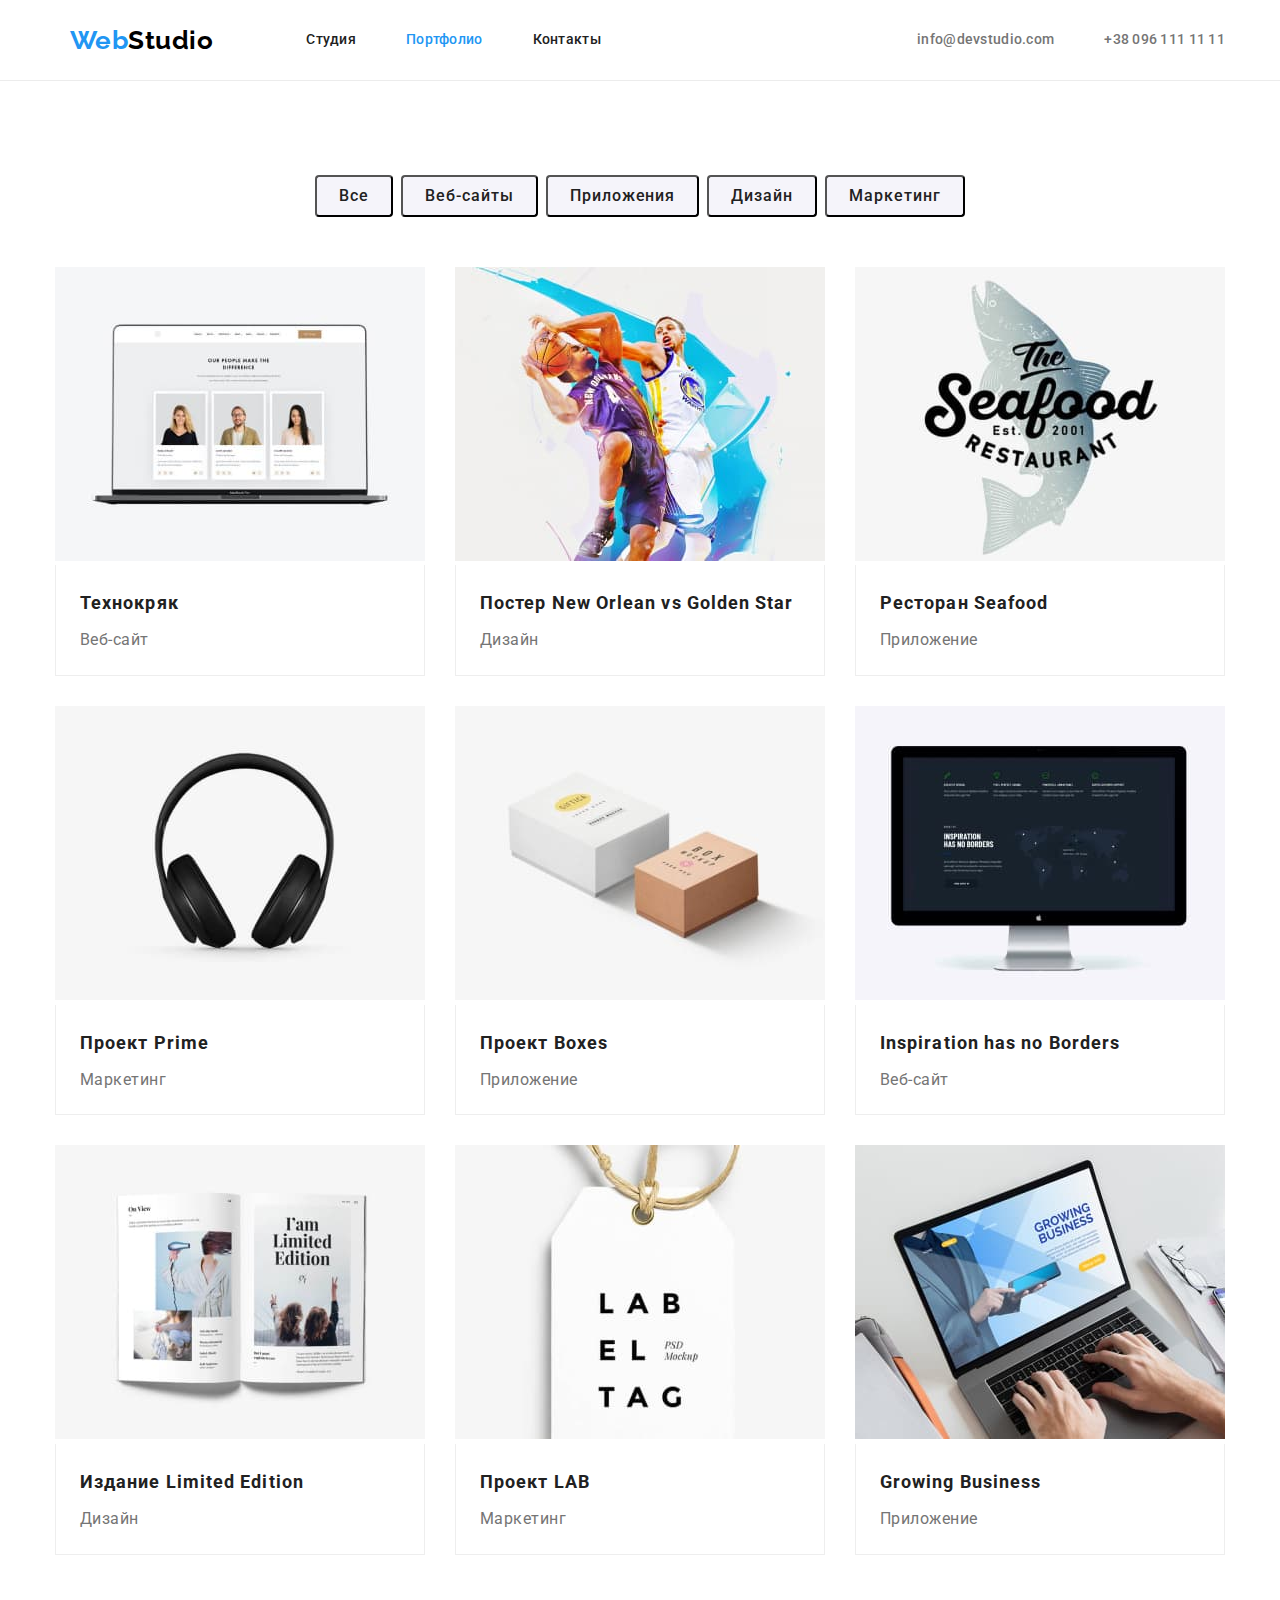
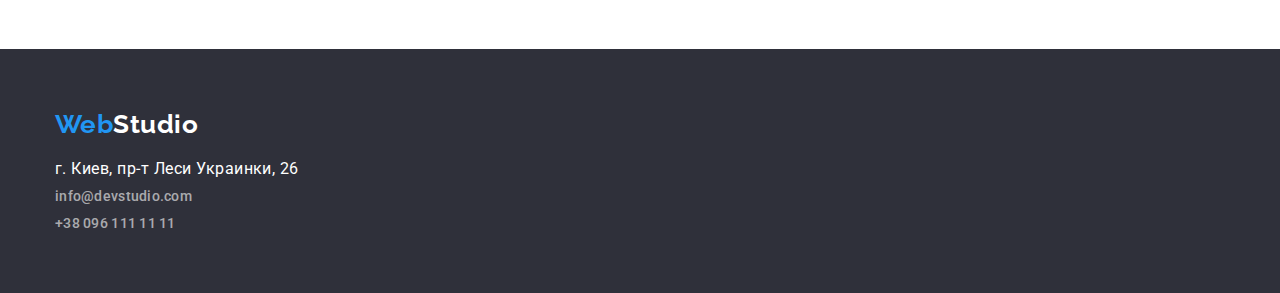
==== portfolio.html @ 0b479ef5 "added main" ====
<!DOCTYPE html>
<html lang="ru">
  <head>
    <meta charset="UTF-8" />
    <meta http-equiv="X-UA-Compatible" content="IE=edge" />
    <meta name="viewport" content="width=device-width, initial-scale=1.0" />
    <title>Portfolio</title>
    <link
      href="https://fonts.googleapis.com/css2?family=Raleway:wght@700&family=Roboto:wght@400;500;700;900&display=swap"
      rel="stylesheet"
    />
    <link
      rel="stylesheet"
      href="https://cdnjs.cloudflare.com/ajax/libs/modern-normalize/1.0.0/modern-normalize.min.css"
    />
    <link rel="stylesheet" href="./css/styles.css" />
  </head>
  <body>
    <header>
      <div class="header-line">
        <div class="page-header container">
          <!--main navigation-->
          <nav class="container main-nav">
            <a class="logo" href="./index.html"
              ><span class="logo-first">Web</span
              ><span class="logo-second-header">Studio</span></a
            >
            <ul class="site-nav list">
              <li class="item"><a href="./index.html">Студия</a></li>
              <li class="item"><a class="link current">Портфолио</a></li>
              <li class="item"><a href="">Контакты</a></li>
            </ul>
          </nav>
          <!--contact information-->
          <ul class="container contacts list">
            <li class="contact-info">
              <a href="mailto:info@devstudio.com">info@devstudio.com</a>
            </li>
            <li class="contact-info">
              <a href="tel:+380961111111">+38 096 111 11 11</a>
            </li>
          </ul>
        </div>
      </div>
    </header>
    <main>
      <div class="main">
        <!--filter-->
        <section class="section">
          <div class="portfolio container">
            <h2 class="section-title visually-hidden">Фильтр</h2>
            <ul class="filter list">
              <li class="list-title">
                <button type="button" class="button filter">Все</button>
              </li>
              <li class="list-title">
                <button type="button" class="button filter">Веб-сайты</button>
              </li>
              <li class="list-title">
                <button type="button" class="button filter">Приложения</button>
              </li>
              <li class="list-title">
                <button type="button" class="button filter">Дизайн</button>
              </li>
              <li class="list-title">
                <button type="button" class="button filter">Маркетинг</button>
              </li>
            </ul>
            <!--portfolio item-->
            <h2 class="section-title visually-hidden">Портфолио</h2>
            <ul class="portfolio list">
              <li class="portfolio-item">
                <img
                  src="./images/portfolio/img.jpg"
                  alt="фото веб-сайта"
                  width="370"
                />
                <div class="box">
                  <h3 class="list-title-portfolio">Технокряк</h3>
                  <p class="portfolio-about">Веб-сайт</p>
                </div>
              </li>
              <li class="portfolio-item">
                <img
                  src="./images/portfolio/img-2.jpg"
                  alt="два баскетболиста"
                  width="370"
                />
                <div class="box">
                  <h3 class="list-title-portfolio">
                    Постер New Orlean vs Golden Star
                  </h3>
                  <p class="portfolio-about">Дизайн</p>
                </div>
              </li>
              <li class="portfolio-item">
                <img
                  src="./images/portfolio/img-3.jpg"
                  alt="логотип ресторана"
                  width="370"
                />
                <div class="box">
                  <h3 class="list-title-portfolio">Ресторан Seafood</h3>
                  <p class="portfolio-about">Приложение</p>
                </div>
              </li>
              <li class="portfolio-item">
                <img
                  src="./images/portfolio/img-4.jpg"
                  alt="наушники"
                  width="370"
                />
                <div class="box">
                  <h3 class="list-title-portfolio">Проект Prime</h3>
                  <p class="portfolio-about">Маркетинг</p>
                </div>
              </li>
              <li class="portfolio-item">
                <img
                  src="./images/portfolio/img-5.jpg"
                  alt="две коробки"
                  width="370"
                />
                <div class="box">
                  <h3 class="list-title-portfolio">Проект Boxes</h3>
                  <p class="portfolio-about">Приложение</p>
                </div>
              </li>
              <li class="portfolio-item">
                <img
                  src="./images/portfolio/img-6.jpg"
                  alt="монитор"
                  width="370"
                />
                <div class="box">
                  <h3 class="list-title-portfolio">
                    Inspiration has no Borders
                  </h3>
                  <p class="portfolio-about">Веб-сайт</p>
                </div>
              </li>
              <li class="portfolio-item">
                <img
                  src="./images/portfolio/img-7.jpg"
                  alt="рзворот книги"
                  width="370"
                />
                <div class="box">
                  <h3 class="list-title-portfolio">Издание Limited Edition</h3>
                  <p class="portfolio-about">Дизайн</p>
                </div>
              </li>
              <li class="portfolio-item">
                <img
                  src="./images/portfolio/img-8.jpg"
                  alt="лейбл"
                  width="370"
                />
                <div class="box">
                  <h3 class="list-title-portfolio">Проект LAB</h3>
                  <p class="portfolio-about">Маркетинг</p>
                </div>
              </li>
              <li class="portfolio-item">
                <img
                  src="./images/portfolio/img-9.jpg"
                  alt="человек, работающий за ноутбуком"
                  width="370"
                />
                <div class="box">
                  <h3 class="list-title-portfolio">Growing Business</h3>
                  <p class="portfolio-about">Приложение</p>
                </div>
              </li>
            </ul>
          </div>
        </section>
      </div>
    </main>
    <footer class="footer-line">
      <div class="footer">
        <a class="logo" href="./index.html"
          ><span class="logo-first">Web</span
          ><span class="logo-second-footer">Studio</span></a
        >
        <!--contacts-->
        <address class="address">
          <p class="address-text">г. Киев, пр-т Леси Украинки, 26</p>
          <ul class="list address-item">
            <li class="address-item">
              <a href="mailto:info@devstudio.com">info@devstudio.com</a>
            </li>
            <li class="address-item">
              <a href="tel:+380961111111">+38 096 111 11 11</a>
            </li>
          </ul>
        </address>
      </div>
    </footer>
  </body>
</html>
---- css/styles.css ----
:root {
  --title-text-color: #212121;
  --primary-text-color: #757575;
  --accent-color: #2196f3;
  --primary-white-color: #fff;
  --secondary-backgound: #f5f4fa;
}
html {
  box-sizing: border-box;
}
*,
*::before,
*::after {
  box-sizing: inherit;
}

body {
  color: var(--primary-text-color);
  font-family: Roboto, sans-serif;
  letter-spacing: 0.03em;
}
.visually-hidden {
  position: absolute !important;
  clip: rect(1px 1px 1px 1px);
  clip: rect(1px 1px 1px 1px);
  padding: 0 !important;
  border: 0 !important;
  height: 1px !important;
  width: 1px !important;
  overflow: hidden;
}
.container {
  width: 1200px;
  padding-left: 15px;
  padding-right: 15px;
  margin-left: auto;
  margin-right: auto;
}
/* Утилит */
.list {
  padding: 0;
  margin: 0;
  list-style: none;
}
/* logo */
.logo {
  display: block;
  font-family: Raleway, cursive;
  font-weight: 700;
  font-size: 26px;
  line-height: 1.19;
  text-decoration: none;
}
.logo-first {
  color: #2196f3;
}
.logo-second-header {
  color: #000000;
}
.logo-second-footer {
  color: #ffffff;
}
/* page header */
.header-line {
  background-color: #ffffff;
}
.page-header {
  display: flex;
  background-color: #ffffff;
}

.page-header .container {
  display: flex;
  align-items: center;
  justify-content: flex-end;
}
.main-nav {
  display: flex;
  justify-content: flex-start;
}

/* site nav */
.site-nav {
  display: flex;
  margin-left: 93px;
  margin-right: 33px;
}
.site-nav .item:not(:last-child) {
  margin-right: 50px;
}
.site-nav a {
  display: block;
  padding-top: 32px;
  padding-bottom: 32px;
  color: #212121;
  font-style: normal;
  font-weight: 500;
  font-size: 14px;
  line-height: 1.14;
  letter-spacing: 0.02em;
  text-decoration: none;
}
.site-nav a:hover,
.site-nav a:focus {
  color: var(--accent-color);
}
.site-nav.list.address > a {
  margin-bottom: 9px;
}
.site-nav .link.current {
  color: var(--accent-color);
}
.contacts {
  display: flex;
}
.contacts a {
  display: block;
  padding-top: 32px;
  padding-bottom: 32px;
  color: #757575;
  font-weight: 500;
  font-size: 14px;
  line-height: 1.14;
  letter-spacing: 0.02em;
  text-decoration: none;
}
.contacts a:hover,
.contacts a:focus {
  color: var(--accent-color);
}
.contact-info:not(:last-child) {
  margin-right: 50px;
}
.main {
  border-top: 1px solid rgba(236, 236, 236, 1);
}
/* hero */
.hero-section {
  padding-top: 200px;
  padding-bottom: 200px;
  background-color: #2f303a;
  text-align: center;
}
.hero-title {
  margin-top: 0;
  margin-bottom: 30;
  color: #ffffff;
  font-weight: 900;
  font-size: 44px;
  line-height: 1.36;
  letter-spacing: 0.06em;
  text-transform: uppercase;
}
/* button */
.button {
  border-radius: 4px;
  padding: 10px 32px;
  color: var(--primary-white-color);
  background-color: var(--accent-color);
  font-family: Roboto;
  font-weight: 700;
  font-size: 16px;
  line-height: 1.87;
  letter-spacing: 0.06em;
  cursor: pointer;
}
.button.primary {
  color: var(--primary-white-color);
  background-color: var(--accent-color);
  font-family: Roboto;
}
.button.filter {
  padding: 6px 22px;
  background-color: var(--secondary-backgound);
  color: var(--title-text-color);
  font-weight: 500;
  font-size: 16px;
  line-height: 1.62;
  font-family: Roboto;
}
.button.filter:hover,
.button.filter:focus {
  background-color: #2196f3;
  color: var(--primary-white-color);
}
/* section */
.section {
  padding-top: 94px;
  padding-bottom: 94px;
  justify-content: center;
}
.section.team {
  padding-top: 94px;
  padding-bottom: 94px;
  margin-bottom: 0;
  background-color: #f5f4fa;
}
.title {
  margin-top: 0;
  margin-bottom: 10px;
}
.section-title {
  margin-top: 0;
  color: var(--title-text-color);
  font-weight: 700;
  font-size: 36px;
  line-height: 1.17;
  text-align: center;
  margin-bottom: 50px;
}
/* skills */
.skills .title {
  color: var(--title-text-color);
  font-weight: 700;
  font-size: 14px;
  line-height: 1.14;
  text-transform: uppercase;
}
.necessary-skills {
  font-size: 14px;
  line-height: 1.71;
}
.skills {
  display: flex;
}
.skills p {
  margin-top: 0;
  margin-bottom: 0;
}
.skills-item {
  width: 270px;
}
.skills-item:not(:last-child) {
  margin-right: 30px;
}
/* emplouments*/
.section-employments {
  padding: 0;
}
.employments {
  display: flex;
  justify-content: center;
}
.employments-item:not(:last-child) {
  margin-right: 30px;
  width: 370px;
}
/* team */
.team-about {
  margin-bottom: 0;
  font-size: 16px;
  line-height: 1.19;
}
.list-title {
  margin-top: 0;
  color: var(--title-text-color);
  font-weight: 500;
  font-size: 16px;
  line-height: 1.19;
}
.team .list {
  display: flex;
  justify-content: center;
}
.team-item:not(:last-child) {
  margin-right: 30px;
}
.team-item {
  background-color: #ffffff;
}

.team-text {
  padding: 30px;
  text-align: center;
}
/* footer nav */
.address-text {
  color: #ffffff;
  font-style: normal;
  margin-top: 20px;
  margin-bottom: 9px;
}
.address a {
  padding-top: 0;
  padding-bottom: 0pt;
  margin-left: 0;
  color: rgba(255, 255, 255, 0.6);
  font-style: normal;
  font-weight: 500;
  font-size: 14px;
  line-height: 1.14;
  letter-spacing: 0.02em;
  text-decoration: none;
}
.address-item:not(:last-child) {
  margin-bottom: 9px;
}
.address a:hover,
.address a:focus {
  color: var(--accent-color);
}
.footer {
  width: 1200px;
  padding-left: 15px;
  padding-right: 15px;
  padding-top: 60px;
  padding-bottom: 60px;
  margin-right: auto;
  margin-left: auto;
}
.footer-line {
  background-color: #2f303a;
}
/* portfolio */
.list-title-portfolio {
  color: var(--title-text-color);
  font-weight: 700;
  font-size: 18px;
  line-height: 2;
  letter-spacing: 0.06em;
}
.portfolio-about {
  font-size: 16px;
  line-height: 1.87;
}
.section.portfolio {
  margin-bottom: 94px;
  background-color: #e5e5e5;
}
.filter.list {
  display: flex;
  margin-bottom: 50px;
}
.filter.list .list-title:not(:last-child) {
  margin-right: 8px;
}

.portfolio.list img {
  margin-bottom: 0px;
}
.portfolio.list h3 {
  margin-top: 0;
  margin-bottom: 4px;
}
.portfolio.list p {
  margin-top: 0;
  margin-bottom: 0;
}
.portfolio {
  display: flex;
  flex-wrap: wrap;
  justify-content: center;
}
.portfolio-item {
  width: 370px;
  margin-right: 30px;
  margin-bottom: 30px;
}
.portfolio-item:nth-child(3n) {
  margin-right: 0;
}
.portfolio-item:nth-last-child(-n + 3) {
  margin-bottom: 0;
}
.box {
  border-bottom: 1px solid rgba(238, 238, 238, 1);
  border-left: 1px solid rgba(238, 238, 238, 1);
  border-right: 1px solid rgba(238, 238, 238, 1);
  box-sizing: border-box;
  padding: 20px 24px;
}
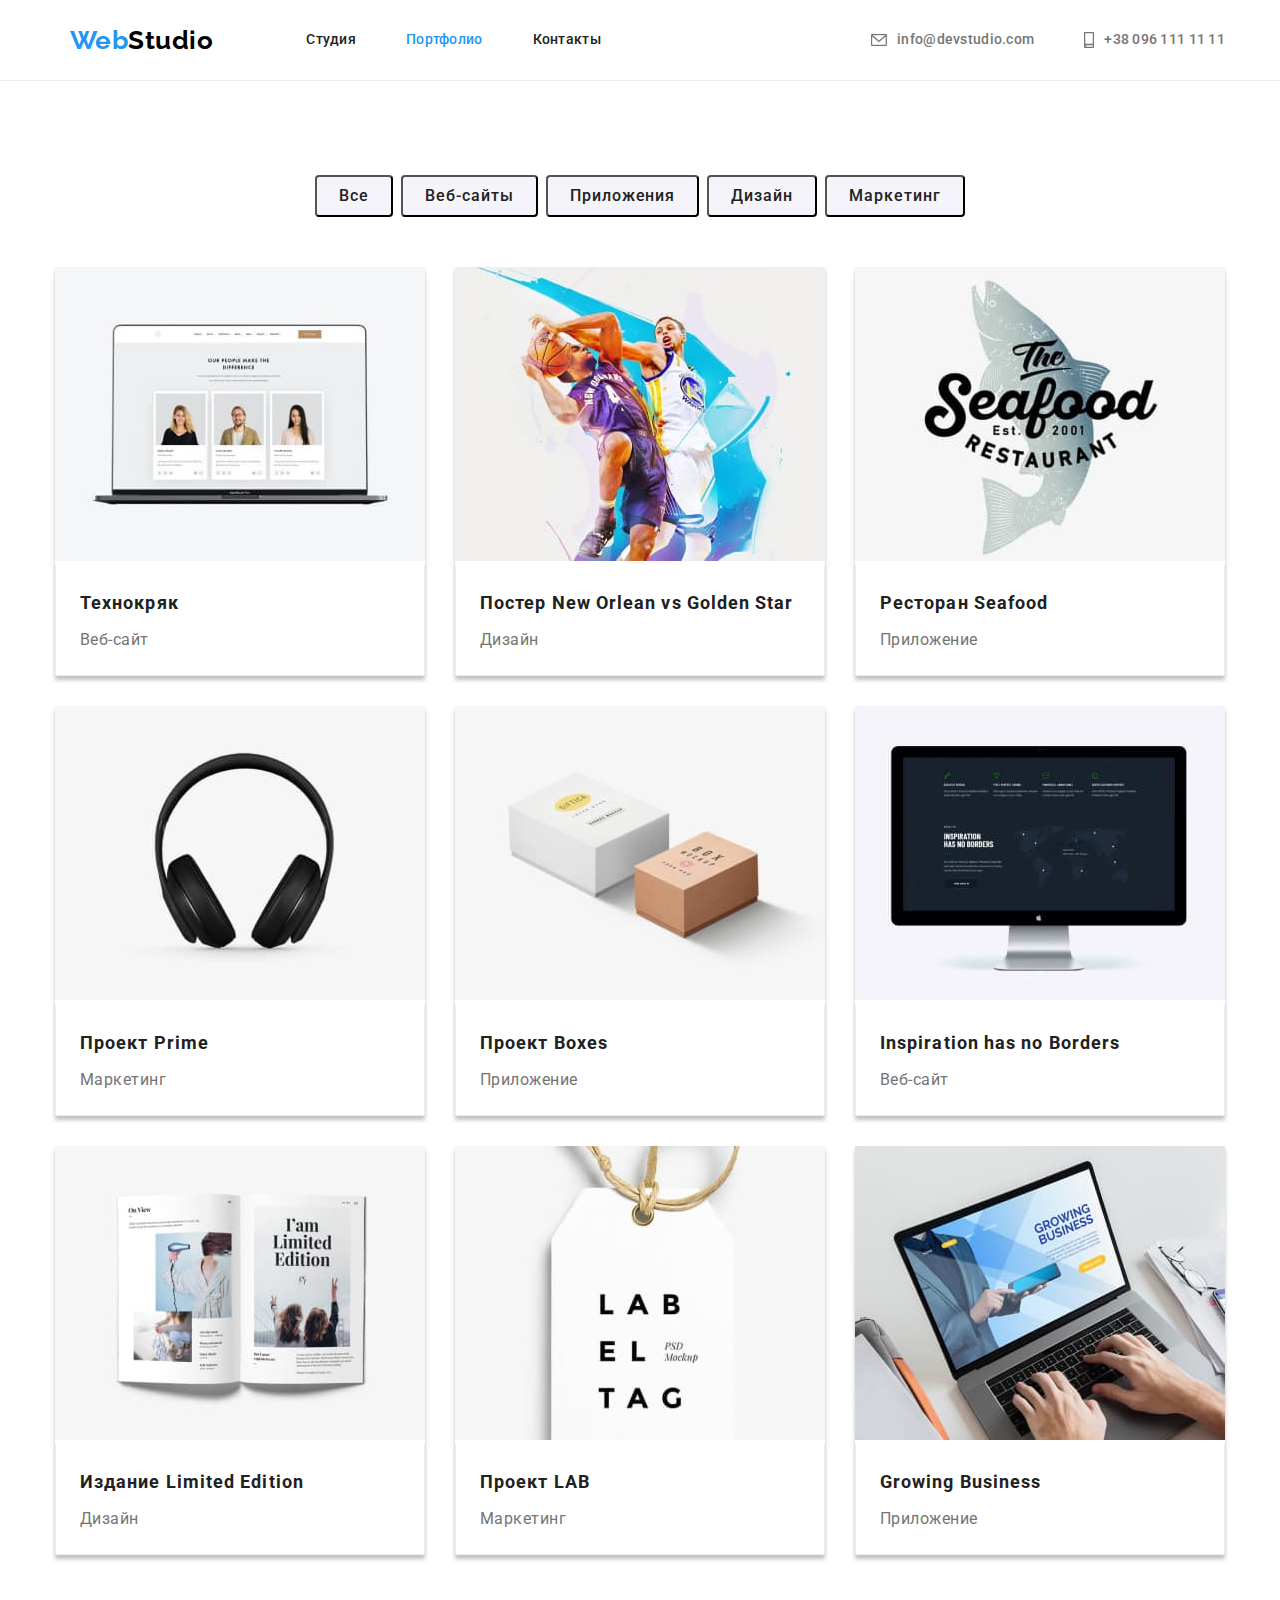
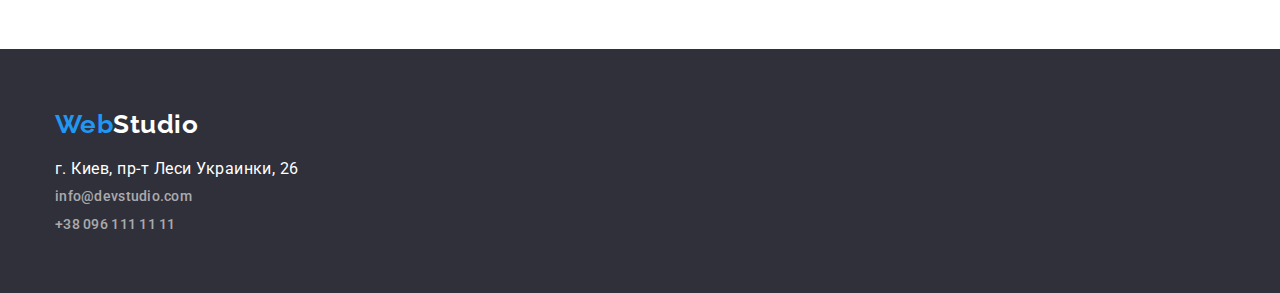
==== commit 5ee424dc: "added header to portfolio" ====
--- a/portfolio.html
+++ b/portfolio.html
@@ -34,10 +34,20 @@
           <!--contact information-->
           <ul class="container contacts list">
             <li class="contact-info">
-              <a href="mailto:info@devstudio.com">info@devstudio.com</a>
+              <a class="address-link" href="mailto:info@devstudio.com">
+                <svg class="address-icon">
+                  <use href="./images/icons/sprite.svg#icon-envelope"></use>
+                </svg>
+                info@devstudio.com</a
+              >
             </li>
             <li class="contact-info">
-              <a href="tel:+380961111111">+38 096 111 11 11</a>
+              <a class="address-link" href="tel:+380961111111">
+                <svg class="address-icon-2">
+                  <use href="./images/icons/sprite.svg#icon-smartphone"></use>
+                </svg>
+                +38 096 111 11 11</a
+              >
             </li>
           </ul>
         </div>
--- a/css/styles.css
+++ b/css/styles.css
@@ -52,21 +52,21 @@
   text-decoration: none;
 }
 .logo-first {
-  color: #2196f3;
+  color: var(--accent-color);
 }
 .logo-second-header {
-  color: #000000;
+  color: #000;
 }
 .logo-second-footer {
-  color: #ffffff;
+  color: var(--primary-white-color);
 }
 /* page header */
 .header-line {
-  background-color: #ffffff;
+  background-color: var(--primary-white-color);
 }
 .page-header {
   display: flex;
-  background-color: #ffffff;
+  background-color: var(--primary-white-color);
 }
 
 .page-header .container {
@@ -92,7 +92,7 @@
   display: block;
   padding-top: 32px;
   padding-bottom: 32px;
-  color: #212121;
+  color: var(--title-text-color);
   font-style: normal;
   font-weight: 500;
   font-size: 14px;
@@ -113,16 +113,18 @@
 .contacts {
   display: flex;
 }
-.contacts a {
-  display: block;
+.address-link {
+  display: flex;
   padding-top: 32px;
   padding-bottom: 32px;
-  color: #757575;
+  color: var(--primary-text-color);
   font-weight: 500;
   font-size: 14px;
   line-height: 1.14;
   letter-spacing: 0.02em;
   text-decoration: none;
+  align-items: center;
+  justify-content: center;
 }
 .contacts a:hover,
 .contacts a:focus {
@@ -130,6 +132,20 @@
 }
 .contact-info:not(:last-child) {
   margin-right: 50px;
+}
+.address-icon {
+  width: 16px;
+  height: 12px;
+  margin-right: 10px;
+  fill: rgba(117, 117, 117, 1);
+  stroke: currentColor;
+}
+.address-icon-2 {
+  width: 10px;
+  height: 16px;
+  margin-right: 10px;
+  fill: rgba(117, 117, 117, 1);
+  stroke: currentColor;
 }
 .main {
   border-top: 1px solid rgba(236, 236, 236, 1);
@@ -139,12 +155,15 @@
   padding-top: 200px;
   padding-bottom: 200px;
   background-color: #2f303a;
+  background-image: url(../images/main-page/Img-hero.jpg);
+  background-size: cover;
+  max-width: 1600px;
   text-align: center;
 }
 .hero-title {
   margin-top: 0;
   margin-bottom: 30;
-  color: #ffffff;
+  color: var(--primary-white-color);
   font-weight: 900;
   font-size: 44px;
   line-height: 1.36;
@@ -180,7 +199,7 @@
 }
 .button.filter:hover,
 .button.filter:focus {
-  background-color: #2196f3;
+  background-color: var(--accent-color);
   color: var(--primary-white-color);
 }
 /* section */
@@ -193,7 +212,7 @@
   padding-top: 94px;
   padding-bottom: 94px;
   margin-bottom: 0;
-  background-color: #f5f4fa;
+  background-color: var(--secondary-backgound);
 }
 .title {
   margin-top: 0;
@@ -247,7 +266,7 @@
 }
 /* team */
 .team-about {
-  margin-bottom: 0;
+  margin-bottom: 16px;
   font-size: 16px;
   line-height: 1.19;
 }
@@ -266,16 +285,41 @@
   margin-right: 30px;
 }
 .team-item {
-  background-color: #ffffff;
-}
-
+  background-color: var(--primary-white-color);
+  box-shadow: 0px 4px 4px 0px rgba(0, 0, 0, 0.25);
+}
 .team-text {
   padding: 30px;
   text-align: center;
 }
+.social-icons {
+  display: inline-flex;
+}
+.social-icons-item:not(:last-child) {
+  margin-right: 10px;
+}
+.social-icons-link {
+  display: flex;
+  align-items: center;
+  justify-content: center;
+  width: 44px;
+  height: 44px;
+  border-radius: 50%;
+  background-color: var(--primary-white-color);
+}
+.social-icons-link:hover .social-icons-svg,
+.social-icons-link:focus .social-icons-svg {
+  fill: var(--accent-color);
+}
+
+.social-icons-svg {
+  width: 20px;
+  height: 20px;
+  fill: #afb1b8;
+}
 /* footer nav */
 .address-text {
-  color: #ffffff;
+  color: var(--primary-white-color);
   font-style: normal;
   margin-top: 20px;
   margin-bottom: 9px;
@@ -355,6 +399,7 @@
   width: 370px;
   margin-right: 30px;
   margin-bottom: 30px;
+  box-shadow: 0px 4px 4px 0px rgba(0, 0, 0, 0.25);
 }
 .portfolio-item:nth-child(3n) {
   margin-right: 0;
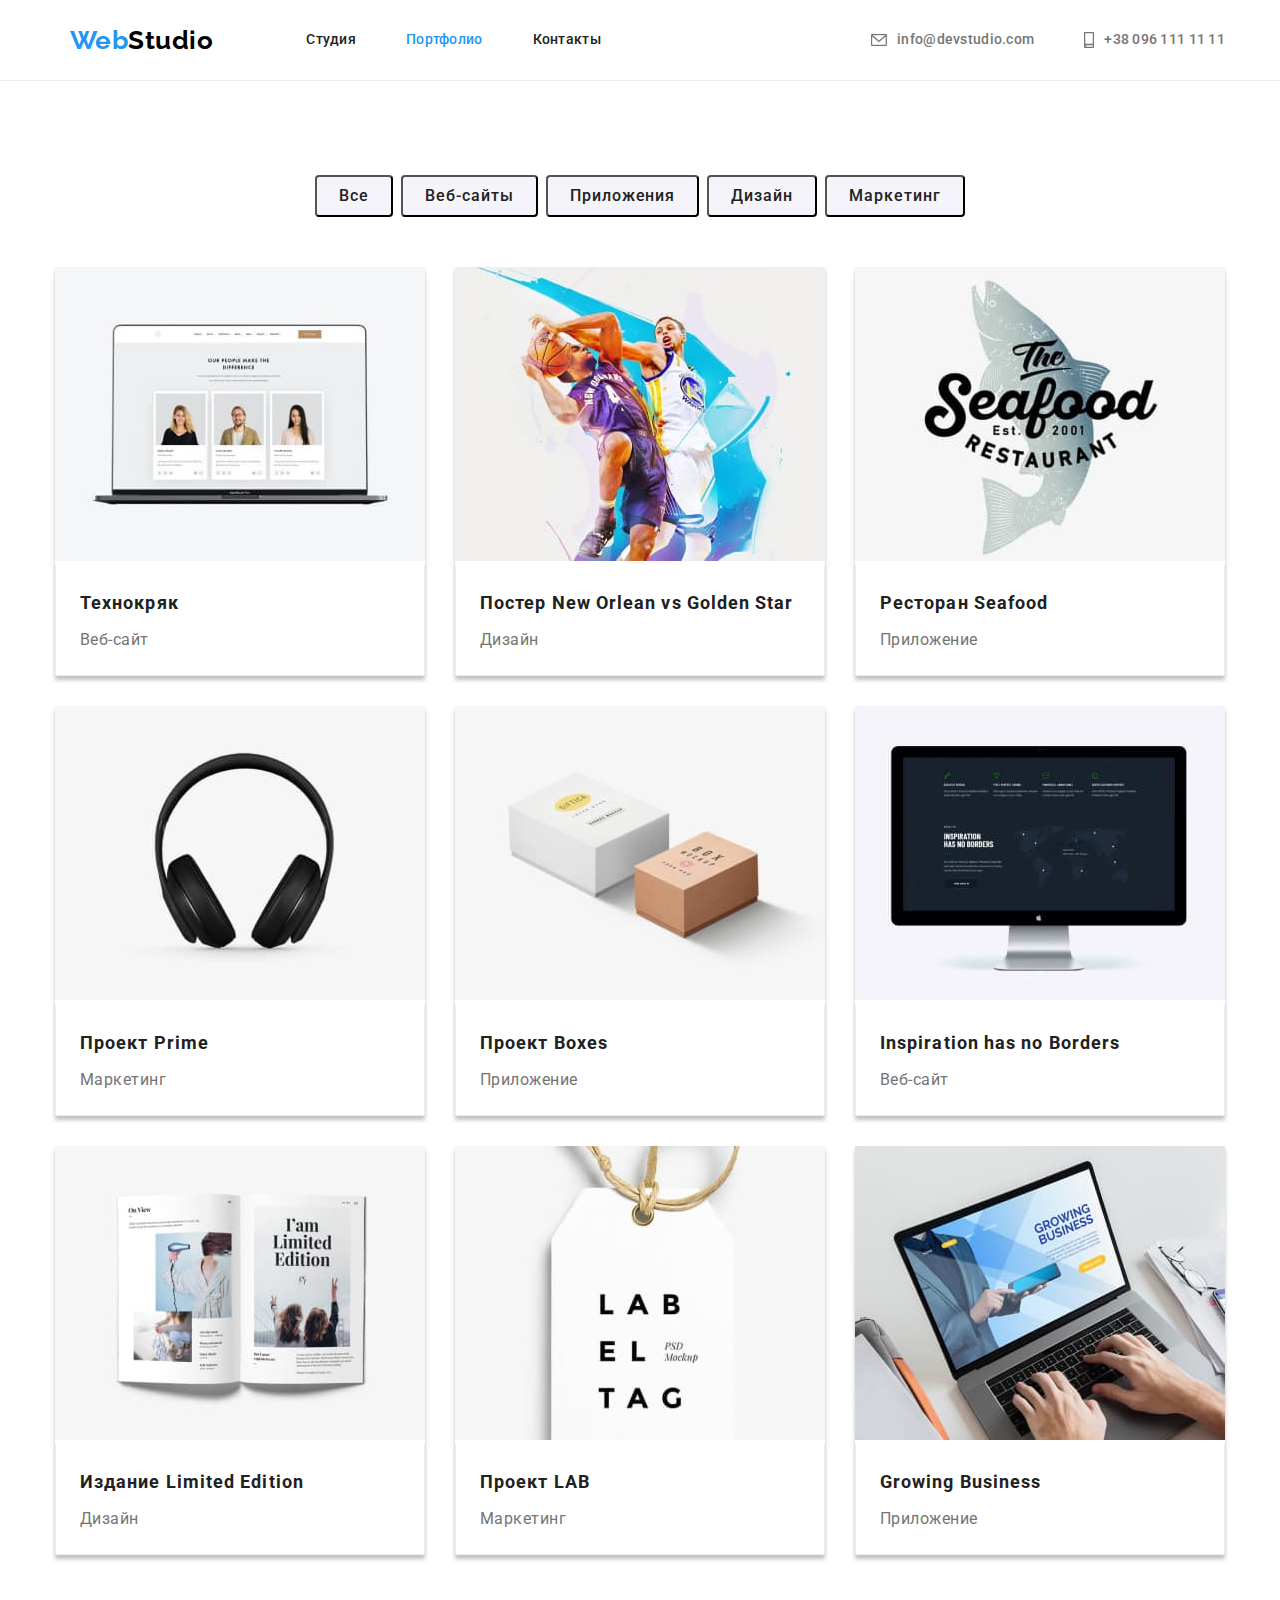
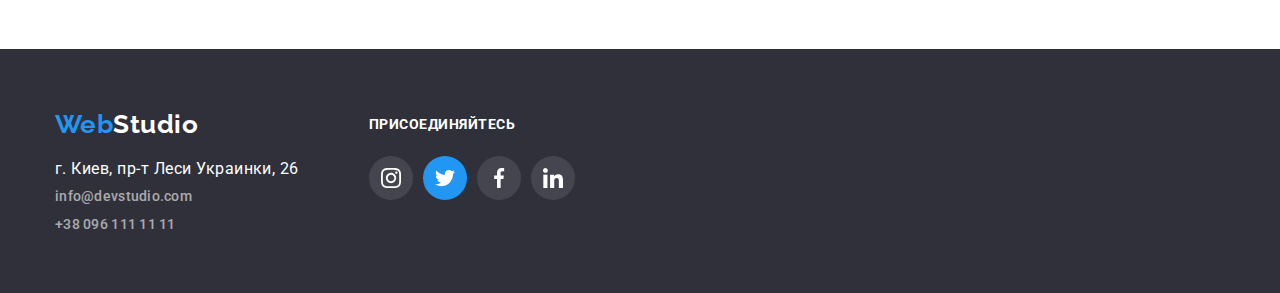
==== commit 837e4ee8: "added" ====
--- a/portfolio.html
+++ b/portfolio.html
@@ -187,24 +187,79 @@
         </section>
       </div>
     </main>
-    <footer class="footer-line">
-      <div class="footer">
-        <a class="logo" href="./index.html"
-          ><span class="logo-first">Web</span
-          ><span class="logo-second-footer">Studio</span></a
-        >
-        <!--contacts-->
-        <address class="address">
-          <p class="address-text">г. Киев, пр-т Леси Украинки, 26</p>
-          <ul class="list address-item">
-            <li class="address-item">
-              <a href="mailto:info@devstudio.com">info@devstudio.com</a>
-            </li>
-            <li class="address-item">
-              <a href="tel:+380961111111">+38 096 111 11 11</a>
+    <footer class="footer">
+      <div class="footer-line">
+        <div class="footer-address">
+          <a class="footer-logo" href="./index.html"
+            ><span class="logo-first">Web</span
+            ><span class="logo-second-footer">Studio</span></a
+          >
+          <!--contacts-->
+          <address class="address">
+            <p class="address-text">г. Киев, пр-т Леси Украинки, 26</p>
+            <ul class="list address-item">
+              <li class="address-item">
+                <a href="mailto:info@devstudio.com">info@devstudio.com</a>
+              </li>
+              <li class="address-item">
+                <a href="tel:+380961111111">+38 096 111 11 11</a>
+              </li>
+            </ul>
+          </address>
+        </div>
+        <div class="footer-social-icons">
+          <h3 class="title-icons">ПРИСОЕДИНЯЙТЕСЬ</h3>
+          <ul class="social-icons list">
+            <li class="social-icons-item">
+              <a
+                href=""
+                class="footer-social-icons-link"
+                target="_blank"
+                rel="noopener noreferrer"
+              >
+                <svg class="footer-social-icons-svg">
+                  <use href="./images/icons/sprite.svg#icon-instagram"></use>
+                </svg>
+              </a>
+            </li>
+            <li class="social-icons-item">
+              <a
+                href=""
+                class="footer-social-icons-link-2"
+                target="_blank"
+                rel="noopener noreferrer"
+              >
+                <svg class="footer-social-icons-svg">
+                  <use href="./images/icons/sprite.svg#icon-twitter"></use>
+                </svg>
+              </a>
+            </li>
+            <li class="social-icons-item">
+              <a
+                href=""
+                class="footer-social-icons-link"
+                target="_blank"
+                rel="noopener noreferrer"
+              >
+                <svg class="footer-social-icons-svg">
+                  <use href="./images/icons/sprite.svg#icon-facebook"></use>
+                </svg>
+              </a>
+            </li>
+            <li class="social-icons-item">
+              <a
+                href=""
+                class="footer-social-icons-link"
+                target="_blank"
+                rel="noopener noreferrer"
+              >
+                <svg class="footer-social-icons-svg">
+                  <use href="./images/icons/sprite.svg#icon-linkedin"></use>
+                </svg>
+              </a>
             </li>
           </ul>
-        </address>
+        </div>
       </div>
     </footer>
   </body>
--- a/css/styles.css
+++ b/css/styles.css
@@ -154,7 +154,11 @@
 .hero-section {
   padding-top: 200px;
   padding-bottom: 200px;
-  background-color: #2f303a;
+  background: linear-gradient(
+    to bottom,
+    rgba(47, 48, 58, 0.4),
+    rgba(47, 48, 58, 0.4)
+  );
   background-image: url(../images/main-page/Img-hero.jpg);
   background-size: cover;
   max-width: 1600px;
@@ -252,6 +256,18 @@
 .skills-item:not(:last-child) {
   margin-right: 30px;
 }
+.skills-item-img {
+  display: flex;
+  justify-content: center;
+  width: 270px;
+  padding: 25px 100px;
+  margin-bottom: 30px;
+  background-color: var(--secondary-backgound);
+  border-radius: 4px;
+}
+.skills-item-svg {
+  color: var(--title-text-color);
+}
 /* emplouments*/
 .section-employments {
   padding: 0;
@@ -317,7 +333,37 @@
   height: 20px;
   fill: #afb1b8;
 }
+
+/* our clients */
+.our-clients {
+  display: flex;
+  align-items: center;
+  justify-content: center;
+}
+.our-clients-item {
+  width: 170px;
+  height: 92px;
+  padding: 16px 32px;
+  border: 1px solid #afb1b8;
+  border-radius: 4px;
+}
+.our-clients-item:not(:last-child) {
+  margin-right: 30px;
+}
+.our-clients-img {
+  width: 106px;
+  height: 60px;
+}
 /* footer nav */
+.footer-logo {
+  display: block;
+  margin-bottom: 20px;
+  font-family: Raleway, cursive;
+  font-weight: 700;
+  font-size: 26px;
+  line-height: 1.19;
+  text-decoration: none;
+}
 .address-text {
   color: var(--primary-white-color);
   font-style: normal;
@@ -344,6 +390,9 @@
   color: var(--accent-color);
 }
 .footer {
+  background-color: #2f303a;
+}
+.footer-line {
   width: 1200px;
   padding-left: 15px;
   padding-right: 15px;
@@ -351,10 +400,46 @@
   padding-bottom: 60px;
   margin-right: auto;
   margin-left: auto;
-}
-.footer-line {
-  background-color: #2f303a;
-}
+  display: flex;
+}
+.footer-address {
+  margin-right: 70px;
+}
+.title-icons {
+  margin-top: 0;
+  margin-bottom: 20px;
+  padding-top: 8px;
+  padding-bottom: 3px;
+  font-weight: bold;
+  font-size: 14px;
+  line-height: 1.14;
+  text-transform: uppercase;
+  color: var(--primary-white-color);
+}
+.footer-social-icons-svg {
+  width: 20px;
+  height: 20px;
+  fill: var(--primary-white-color);
+}
+.footer-social-icons-link {
+  display: flex;
+  align-items: center;
+  justify-content: center;
+  width: 44px;
+  height: 44px;
+  border-radius: 50%;
+  background-color: rgba(255, 255, 255, 0.1);
+}
+.footer-social-icons-link-2 {
+  display: flex;
+  align-items: center;
+  justify-content: center;
+  width: 44px;
+  height: 44px;
+  border-radius: 50%;
+  background-color: var(--accent-color);
+}
+
 /* portfolio */
 .list-title-portfolio {
   color: var(--title-text-color);
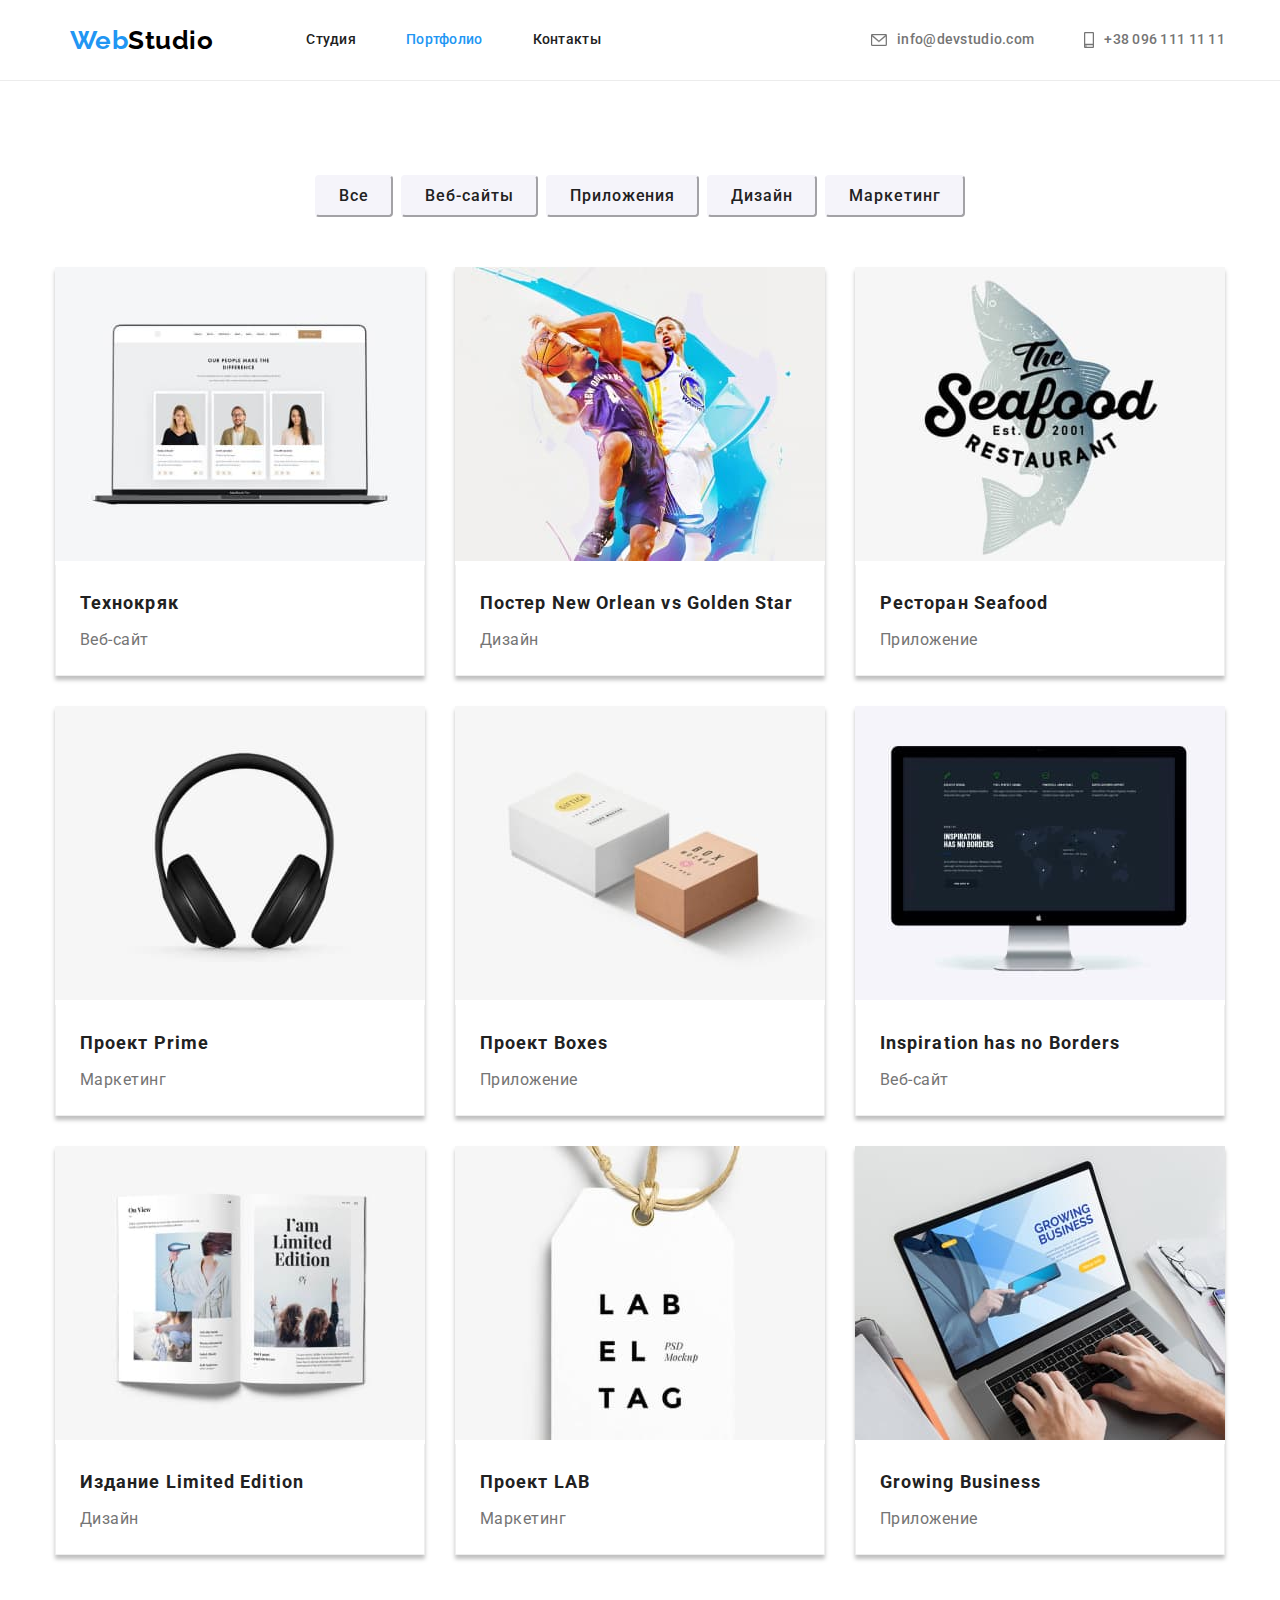
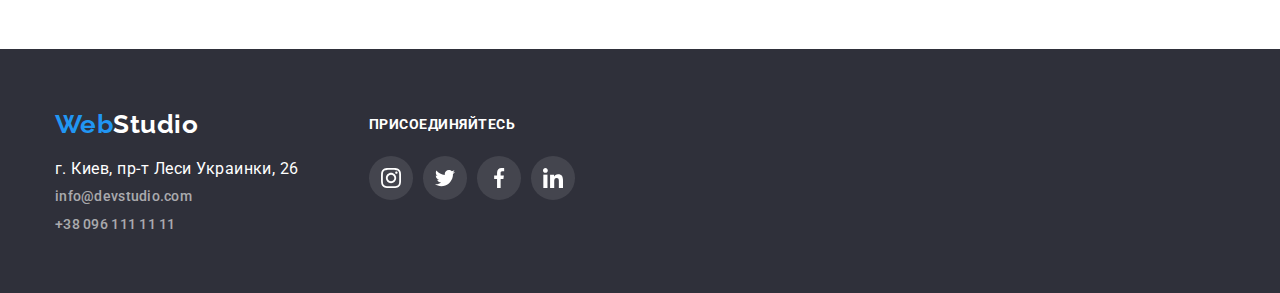
==== commit 7e7d4e76: "homework-4" ====
--- a/portfolio.html
+++ b/portfolio.html
@@ -225,7 +225,7 @@
             <li class="social-icons-item">
               <a
                 href=""
-                class="footer-social-icons-link-2"
+                class="footer-social-icons-link"
                 target="_blank"
                 rel="noopener noreferrer"
               >
--- a/css/styles.css
+++ b/css/styles.css
@@ -3,6 +3,8 @@
   --primary-text-color: #757575;
   --accent-color: #2196f3;
   --primary-white-color: #fff;
+  --primary-black-color: #000;
+  --primary-background-color: #2f303a;
   --secondary-backgound: #f5f4fa;
 }
 html {
@@ -55,7 +57,7 @@
   color: var(--accent-color);
 }
 .logo-second-header {
-  color: #000;
+  color: var(--primary-black-color);
 }
 .logo-second-footer {
   color: var(--primary-white-color);
@@ -152,16 +154,20 @@
 }
 /* hero */
 .hero-section {
+  max-width: 1600px;
+  height: 600px;
+  margin-right: auto;
+  margin-left: auto;
   padding-top: 200px;
   padding-bottom: 200px;
-  background: linear-gradient(
-    to bottom,
-    rgba(47, 48, 58, 0.4),
-    rgba(47, 48, 58, 0.4)
-  );
-  background-image: url(../images/main-page/Img-hero.jpg);
+  background-image: linear-gradient(
+      to right,
+      rgba(47, 48, 58, 0.4),
+      rgba(47, 48, 58, 0.4)
+    ),
+    url(../images/main-page/Img-hero.jpg);
+  background-color: var(--primary-background-color);
   background-size: cover;
-  max-width: 1600px;
   text-align: center;
 }
 .hero-title {
@@ -190,11 +196,13 @@
 .button.primary {
   color: var(--primary-white-color);
   background-color: var(--accent-color);
+  border-color: var(--accent-color);
   font-family: Roboto;
 }
 .button.filter {
   padding: 6px 22px;
   background-color: var(--secondary-backgound);
+  border-color: var(--secondary-backgound);
   color: var(--title-text-color);
   font-weight: 500;
   font-size: 16px;
@@ -205,6 +213,10 @@
 .button.filter:focus {
   background-color: var(--accent-color);
   color: var(--primary-white-color);
+  border-color: var(--accent-color);
+  box-shadow: 0px 2px 2px 0px rgba(0, 0, 0, 0.12);
+  box-shadow: 0px 1px 2px 0px rgba(0, 0, 0, 0.08);
+  box-shadow: 0px 3px 1px 0px rgba(0, 0, 0, 0.1);
 }
 /* section */
 .section {
@@ -325,9 +337,18 @@
 }
 .social-icons-link:hover .social-icons-svg,
 .social-icons-link:focus .social-icons-svg {
-  fill: var(--accent-color);
-}
-
+  width: 20px;
+  height: 20px;
+  fill: rgba(255, 255, 255, 1);
+  background: rgba(33, 150, 243, 1);
+}
+.social-icons-link:hover,
+.social-icons-link:focus {
+  width: 44px;
+  height: 44px;
+  border-radius: 50%;
+  background: rgba(33, 150, 243, 1);
+}
 .social-icons-svg {
   width: 20px;
   height: 20px;
@@ -350,9 +371,17 @@
 .our-clients-item:not(:last-child) {
   margin-right: 30px;
 }
-.our-clients-img {
+.our-clients-item:hover,
+.our-clients-item:focus {
+  border: 1px solid rgba(33, 150, 243, 1);
+}
+.our-clients-svg {
   width: 106px;
   height: 60px;
+  fill: rgba(175, 177, 184, 1);
+}
+.our-clients-position:hover .our-clients-svg {
+  fill: rgba(33, 150, 243, 1);
 }
 /* footer nav */
 .footer-logo {
@@ -390,7 +419,7 @@
   color: var(--accent-color);
 }
 .footer {
-  background-color: #2f303a;
+  background-color: var(--primary-background-color);
 }
 .footer-line {
   width: 1200px;
@@ -430,14 +459,19 @@
   border-radius: 50%;
   background-color: rgba(255, 255, 255, 0.1);
 }
-.footer-social-icons-link-2 {
-  display: flex;
-  align-items: center;
-  justify-content: center;
+.footer-social-icons-link:hover .footer-social-icons-svg,
+.footer-social-icons-link:focus .footer-social-icons-svg {
+  width: 20px;
+  height: 20px;
+  fill: rgba(255, 255, 255, 1);
+  background: rgba(33, 150, 243, 1);
+}
+.footer-social-icons-link:hover,
+.footer-social-icons-link:focus {
   width: 44px;
   height: 44px;
   border-radius: 50%;
-  background-color: var(--accent-color);
+  background: rgba(33, 150, 243, 1);
 }
 
 /* portfolio */
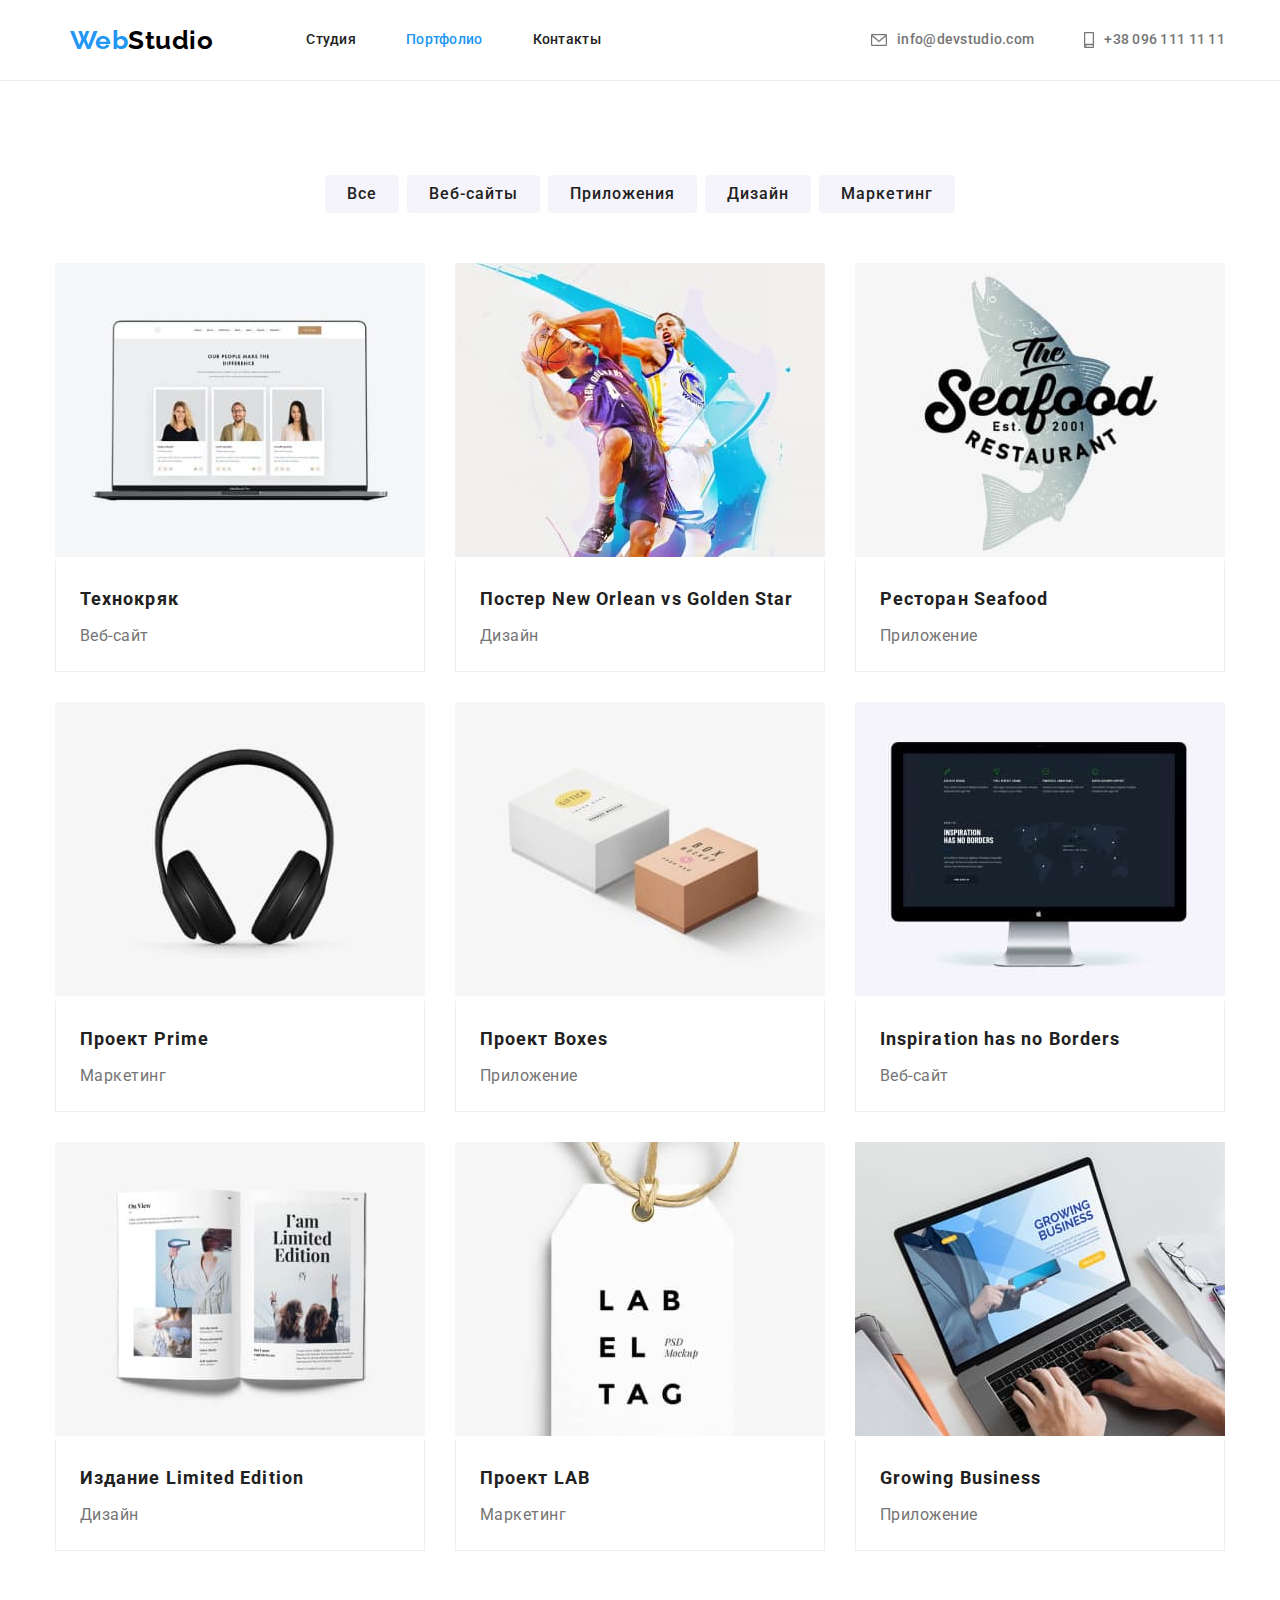
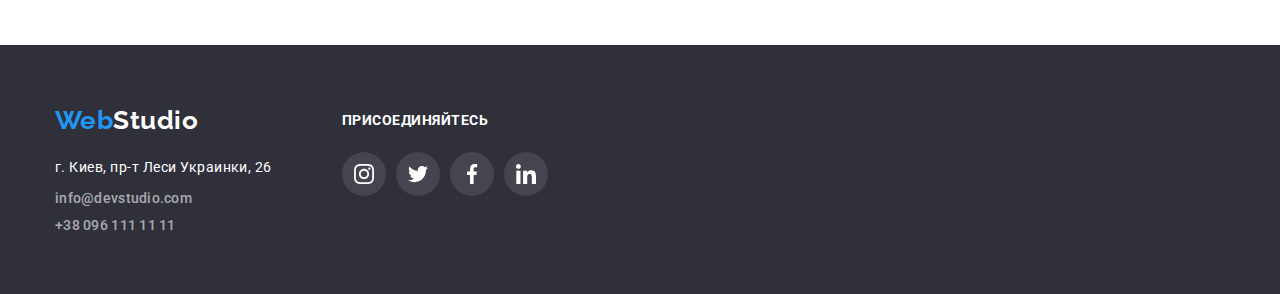
==== commit b04a28d5: "changed portfolio-items" ====
--- a/portfolio.html
+++ b/portfolio.html
@@ -80,107 +80,163 @@
             <h2 class="section-title visually-hidden">Портфолио</h2>
             <ul class="portfolio list">
               <li class="portfolio-item">
-                <img
-                  src="./images/portfolio/img.jpg"
-                  alt="фото веб-сайта"
-                  width="370"
-                />
-                <div class="box">
-                  <h3 class="list-title-portfolio">Технокряк</h3>
-                  <p class="portfolio-about">Веб-сайт</p>
-                </div>
-              </li>
-              <li class="portfolio-item">
-                <img
-                  src="./images/portfolio/img-2.jpg"
-                  alt="два баскетболиста"
-                  width="370"
-                />
-                <div class="box">
-                  <h3 class="list-title-portfolio">
-                    Постер New Orlean vs Golden Star
-                  </h3>
-                  <p class="portfolio-about">Дизайн</p>
-                </div>
-              </li>
-              <li class="portfolio-item">
-                <img
-                  src="./images/portfolio/img-3.jpg"
-                  alt="логотип ресторана"
-                  width="370"
-                />
-                <div class="box">
-                  <h3 class="list-title-portfolio">Ресторан Seafood</h3>
-                  <p class="portfolio-about">Приложение</p>
-                </div>
-              </li>
-              <li class="portfolio-item">
-                <img
-                  src="./images/portfolio/img-4.jpg"
-                  alt="наушники"
-                  width="370"
-                />
-                <div class="box">
-                  <h3 class="list-title-portfolio">Проект Prime</h3>
-                  <p class="portfolio-about">Маркетинг</p>
-                </div>
-              </li>
-              <li class="portfolio-item">
-                <img
-                  src="./images/portfolio/img-5.jpg"
-                  alt="две коробки"
-                  width="370"
-                />
-                <div class="box">
-                  <h3 class="list-title-portfolio">Проект Boxes</h3>
-                  <p class="portfolio-about">Приложение</p>
-                </div>
-              </li>
-              <li class="portfolio-item">
-                <img
-                  src="./images/portfolio/img-6.jpg"
-                  alt="монитор"
-                  width="370"
-                />
-                <div class="box">
-                  <h3 class="list-title-portfolio">
-                    Inspiration has no Borders
-                  </h3>
-                  <p class="portfolio-about">Веб-сайт</p>
-                </div>
-              </li>
-              <li class="portfolio-item">
-                <img
-                  src="./images/portfolio/img-7.jpg"
-                  alt="рзворот книги"
-                  width="370"
-                />
-                <div class="box">
-                  <h3 class="list-title-portfolio">Издание Limited Edition</h3>
-                  <p class="portfolio-about">Дизайн</p>
-                </div>
-              </li>
-              <li class="portfolio-item">
-                <img
-                  src="./images/portfolio/img-8.jpg"
-                  alt="лейбл"
-                  width="370"
-                />
-                <div class="box">
-                  <h3 class="list-title-portfolio">Проект LAB</h3>
-                  <p class="portfolio-about">Маркетинг</p>
-                </div>
-              </li>
-              <li class="portfolio-item">
-                <img
-                  src="./images/portfolio/img-9.jpg"
-                  alt="человек, работающий за ноутбуком"
-                  width="370"
-                />
-                <div class="box">
-                  <h3 class="list-title-portfolio">Growing Business</h3>
-                  <p class="portfolio-about">Приложение</p>
-                </div>
+                <article class="cards-item">
+                  <a href="" class="cards-link">
+                    <div class="cards-img">
+                      <img
+                        src="./images/portfolio/img.jpg"
+                        alt="фото веб-сайта"
+                        width="370"
+                      />
+                      <div class="box">
+                        <h3 class="list-title-portfolio">Технокряк</h3>
+                        <p class="portfolio-about">Веб-сайт</p>
+                      </div>
+                    </div>
+                  </a>
+                </article>
+              </li>
+              <li class="portfolio-item">
+                <article class="cards-item">
+                  <a href="" class="cards-link">
+                    <div class="cards-img">
+                      <img
+                        src="./images/portfolio/img-2.jpg"
+                        alt="два баскетболиста"
+                        width="370"
+                      />
+                      <div class="box">
+                        <h3 class="list-title-portfolio">
+                          Постер New Orlean vs Golden Star
+                        </h3>
+                        <p class="portfolio-about">Дизайн</p>
+                      </div>
+                    </div>
+                  </a>
+                </article>
+              </li>
+              <li class="portfolio-item">
+                <article class="cards-item">
+                  <a href="" class="cards-link">
+                    <div class="cards-img">
+                      <img
+                        src="./images/portfolio/img-3.jpg"
+                        alt="логотип ресторана"
+                        width="370"
+                      />
+                      <div class="box">
+                        <h3 class="list-title-portfolio">Ресторан Seafood</h3>
+                        <p class="portfolio-about">Приложение</p>
+                      </div>
+                    </div>
+                  </a>
+                </article>
+              </li>
+              <li class="portfolio-item">
+                <article class="cards-item">
+                  <a href="" class="cards-link">
+                    <div class="cards-img">
+                      <img
+                        src="./images/portfolio/img-4.jpg"
+                        alt="наушники"
+                        width="370"
+                      />
+                      <div class="box">
+                        <h3 class="list-title-portfolio">Проект Prime</h3>
+                        <p class="portfolio-about">Маркетинг</p>
+                      </div>
+                    </div>
+                  </a>
+                </article>
+              </li>
+              <li class="portfolio-item">
+                <article class="cards-item">
+                  <a href="" class="cards-link">
+                    <div class="cards-img">
+                      <img
+                        src="./images/portfolio/img-5.jpg"
+                        alt="две коробки"
+                        width="370"
+                      />
+                      <div class="box">
+                        <h3 class="list-title-portfolio">Проект Boxes</h3>
+                        <p class="portfolio-about">Приложение</p>
+                      </div>
+                    </div>
+                  </a>
+                </article>
+              </li>
+              <li class="portfolio-item">
+                <article class="cards-item">
+                  <a href="" class="cards-link">
+                    <div class="cards-img">
+                      <img
+                        src="./images/portfolio/img-6.jpg"
+                        alt="монитор"
+                        width="370"
+                      />
+                      <div class="box">
+                        <h3 class="list-title-portfolio">
+                          Inspiration has no Borders
+                        </h3>
+                        <p class="portfolio-about">Веб-сайт</p>
+                      </div>
+                    </div>
+                  </a>
+                </article>
+              </li>
+              <li class="portfolio-item">
+                <article class="cards-item">
+                  <a href="" class="cards-link">
+                    <div class="cards-img">
+                      <img
+                        src="./images/portfolio/img-7.jpg"
+                        alt="рзворот книги"
+                        width="370"
+                      />
+                      <div class="box">
+                        <h3 class="list-title-portfolio">
+                          Издание Limited Edition
+                        </h3>
+                        <p class="portfolio-about">Дизайн</p>
+                      </div>
+                    </div>
+                  </a>
+                </article>
+              </li>
+              <li class="portfolio-item">
+                <article class="cards-item">
+                  <a href="" class="cards-link">
+                    <div class="cards-img">
+                      <img
+                        src="./images/portfolio/img-8.jpg"
+                        alt="лейбл"
+                        width="370"
+                      />
+                      <div class="box">
+                        <h3 class="list-title-portfolio">Проект LAB</h3>
+                        <p class="portfolio-about">Маркетинг</p>
+                      </div>
+                    </div>
+                  </a>
+                </article>
+              </li>
+              <li class="portfolio-item">
+                <article class="cards-item">
+                  <a href="" class="cards-link">
+                    <div class="cards-img">
+                      <img
+                        src="./images/portfolio/img-9.jpg"
+                        alt="человек, работающий за ноутбуком"
+                        width="370"
+                      />
+                      <div class="box">
+                        <h3 class="list-title-portfolio">Growing Business</h3>
+                        <p class="portfolio-about">Приложение</p>
+                      </div>
+                    </div>
+                  </a>
+                </article>
               </li>
             </ul>
           </div>
--- a/css/styles.css
+++ b/css/styles.css
@@ -172,7 +172,7 @@
 }
 .hero-title {
   margin-top: 0;
-  margin-bottom: 30;
+  margin-bottom: 30px;
   color: var(--primary-white-color);
   font-weight: 900;
   font-size: 44px;
@@ -192,6 +192,7 @@
   line-height: 1.87;
   letter-spacing: 0.06em;
   cursor: pointer;
+  border: none;
 }
 .button.primary {
   color: var(--primary-white-color);
@@ -202,7 +203,6 @@
 .button.filter {
   padding: 6px 22px;
   background-color: var(--secondary-backgound);
-  border-color: var(--secondary-backgound);
   color: var(--title-text-color);
   font-weight: 500;
   font-size: 16px;
@@ -223,6 +223,10 @@
   padding-top: 94px;
   padding-bottom: 94px;
   justify-content: center;
+}
+.section-employments {
+  padding-top: 0;
+  padding-bottom: 94px;
 }
 .section.team {
   padding-top: 94px;
@@ -271,8 +275,9 @@
 .skills-item-img {
   display: flex;
   justify-content: center;
+  align-items: center;
   width: 270px;
-  padding: 25px 100px;
+  height: 120px;
   margin-bottom: 30px;
   background-color: var(--secondary-backgound);
   border-radius: 4px;
@@ -281,9 +286,6 @@
   color: var(--title-text-color);
 }
 /* emplouments*/
-.section-employments {
-  padding: 0;
-}
 .employments {
   display: flex;
   justify-content: center;
@@ -364,24 +366,30 @@
 .our-clients-item {
   width: 170px;
   height: 92px;
-  padding: 16px 32px;
   border: 1px solid #afb1b8;
   border-radius: 4px;
 }
-.our-clients-item:not(:last-child) {
-  margin-right: 30px;
-}
-.our-clients-item:hover,
-.our-clients-item:focus {
-  border: 1px solid rgba(33, 150, 243, 1);
+.our-clients-position {
+  display: flex;
+  justify-content: center;
+  align-items: center;
+  width: 170px;
+  height: 92px;
 }
 .our-clients-svg {
   width: 106px;
   height: 60px;
   fill: rgba(175, 177, 184, 1);
 }
-.our-clients-position:hover .our-clients-svg {
+.our-clients-item:not(:last-child) {
+  margin-right: 30px;
+}
+.our-clients-position:hover .our-clients-svg,
+.our-clients-position:focus .our-clients-svg {
   fill: rgba(33, 150, 243, 1);
+}
+.our-clients-position:hover {
+  border: 1px solid rgba(33, 150, 243, 1);
 }
 /* footer nav */
 .footer-logo {
@@ -398,6 +406,9 @@
   font-style: normal;
   margin-top: 20px;
   margin-bottom: 9px;
+  font-family: Roboto;
+  font-size: 14px;
+  line-height: 1.7;
 }
 .address a {
   padding-top: 0;
@@ -485,6 +496,7 @@
 .portfolio-about {
   font-size: 16px;
   line-height: 1.87;
+  color: var(--primary-text-color);
 }
 .section.portfolio {
   margin-bottom: 94px;
@@ -513,11 +525,22 @@
   display: flex;
   flex-wrap: wrap;
   justify-content: center;
+}
+.cards-item {
+}
+.cards-link {
+  display: inline-block;
+  text-decoration: none;
+}
+.cards-img {
 }
 .portfolio-item {
   width: 370px;
   margin-right: 30px;
   margin-bottom: 30px;
+}
+.cards-link:hover,
+.cards-link:focus {
   box-shadow: 0px 4px 4px 0px rgba(0, 0, 0, 0.25);
 }
 .portfolio-item:nth-child(3n) {
